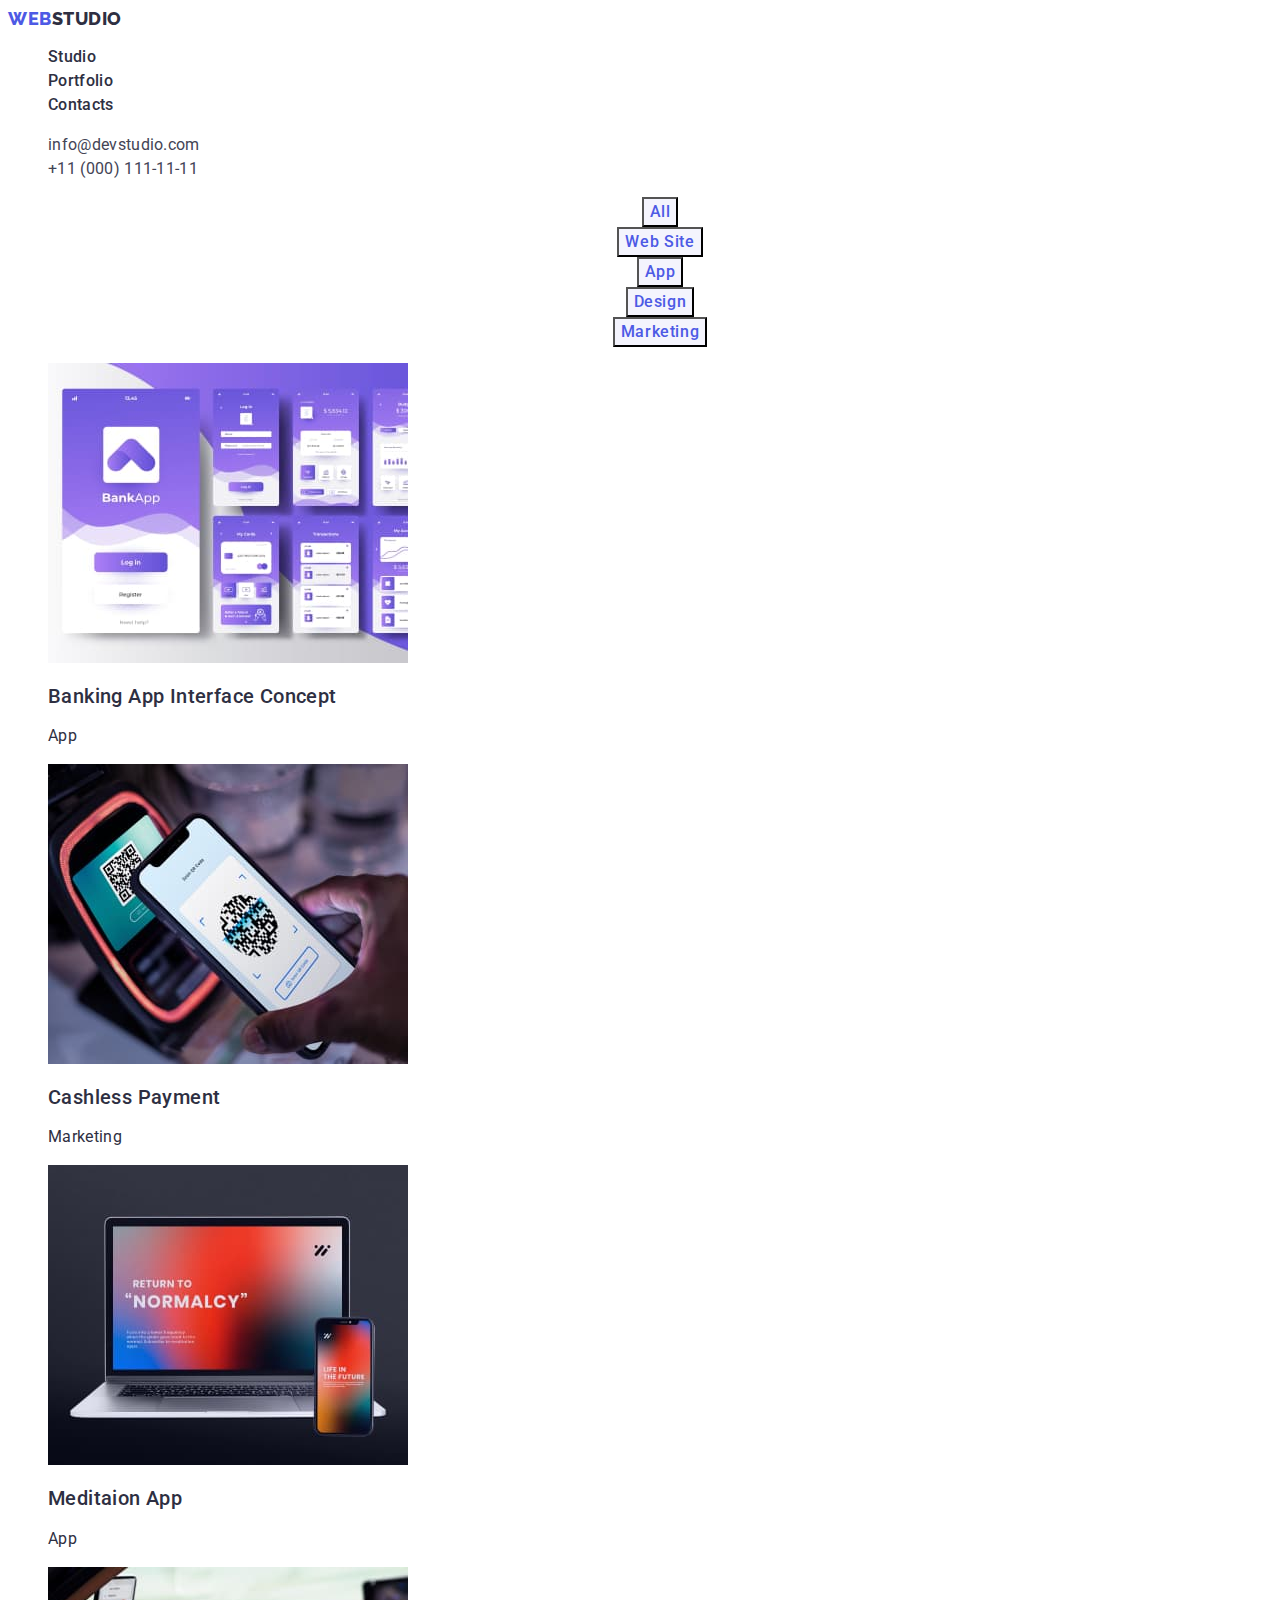
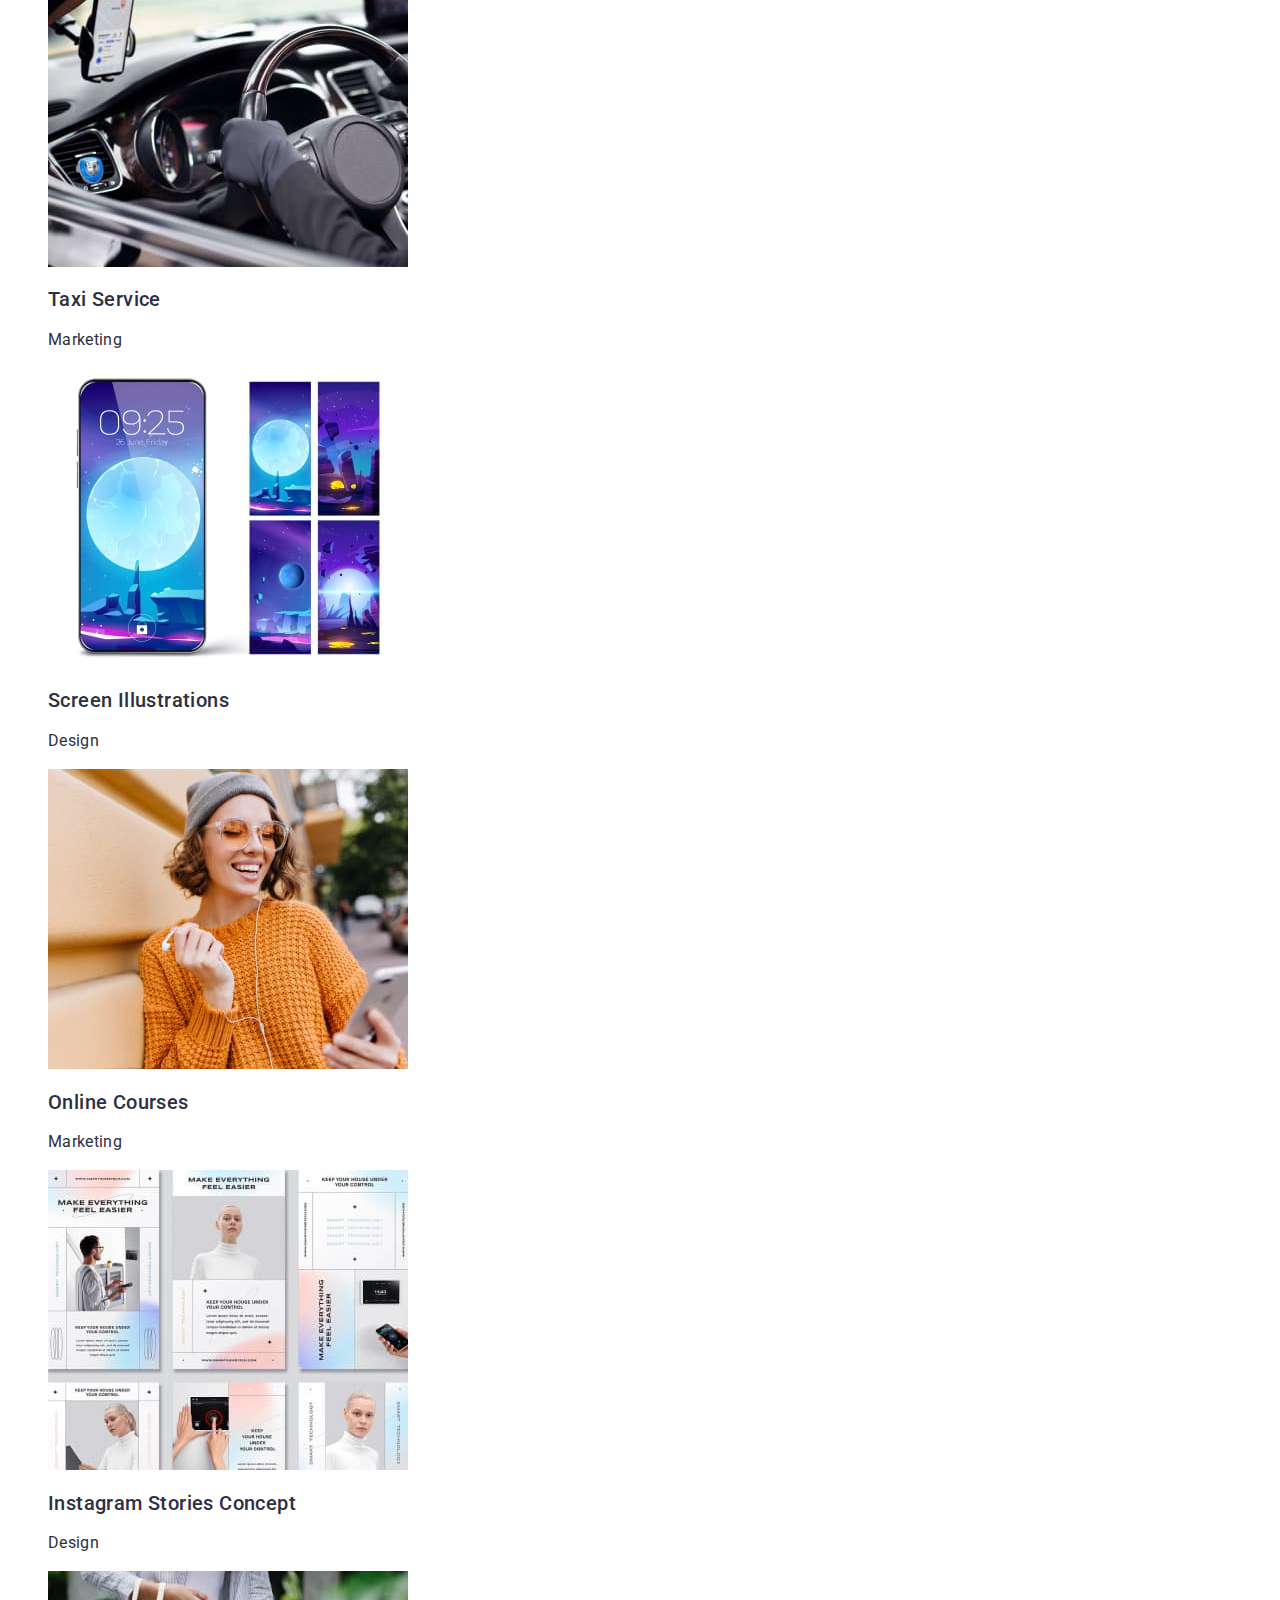
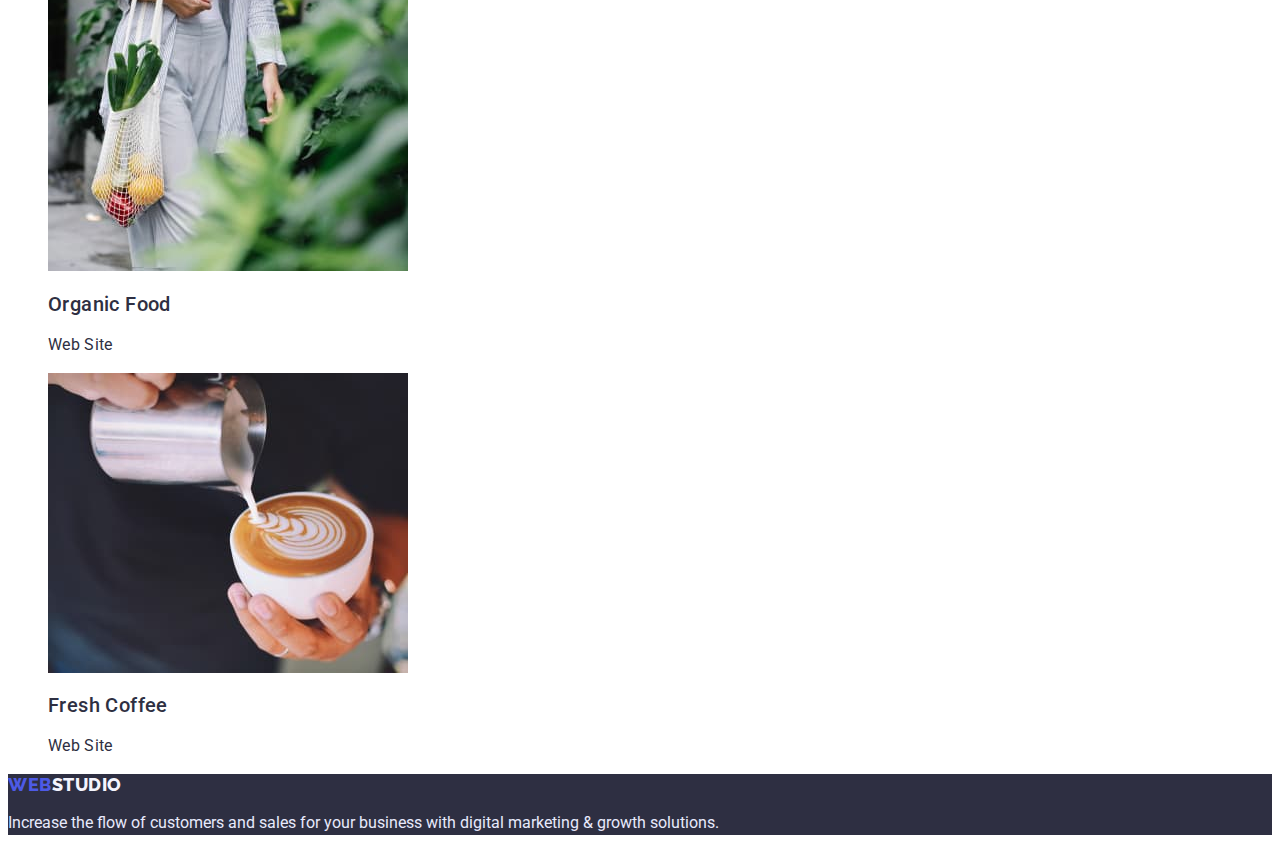
==== portfolio.html @ cabdd3dc "Initial commit" ====
<!DOCTYPE html>
<html lang="en">
  <head>
    <meta charset="UTF-8" />
    <meta http-equiv="X-UA-Compatible" content="IE=edge" />
    <meta name="viewport" content="width=device-width, initial-scale=1.0" />
    <title>Document</title>
    <link rel="preconnect" href="https://fonts.googleapis.com">
    <link rel="preconnect" href="https://fonts.gstatic.com" crossorigin>
    <link href="https://fonts.googleapis.com/css2?family=Raleway:wght@800&family=Roboto:wght@400;500;700&display=swap" rel="stylesheet">
    <link rel="stylesheet" href="./css/styles.css">
  </head>
  <body>
    <!-- Шапка сайту -->
    <header class="header">
      <nav>
        <a href="./index.html" class="logo link">Web<span class="spart-logo">Studio</span></a>

        <ul class="site-nav list link">
          <li class=""><a href="./index.html" class="site-nav-link link">Studio</a></li>
          <li><a href="./portfolio.html" class="site-nav-link link">Portfolio</a></li>
          <li><a href="" class="site-nav-link link">Contacts</a></li>
        </ul>
      </nav>

      <address class="address">
        <ul class="auth-nav list">
          <li><a href="mailto:info@devstudio.com" class="site-nav-link auth-nav-link">info@devstudio.com</a></li>
          <li><a href="tel:+110001111111" class="site-nav-link auth-nav-link">+11 (000) 111-11-11</a></li>
        </ul>
      </address>
    </header>

    
    <main class="main-portfolio">
      <h1 hidden>Our projects</h1>

      <!-- Фільтр -->
      <ul class="filter list">
        <li>
          <button type="button" class="filter-button">All</button>
        </li>
        <li>
          <button type="button" class="filter-button">Web Site</button>
        </li>
        <li>
          <button type="button" class="filter-button">App</button>
        </li>
        <li>
          <button type="button" class="filter-button">Design</button>
        </li>
        <li>
          <button type="button" class="filter-button">Marketing</button>
        </li>
      </ul>

      <!-- Роботи -->

      <ul class="list work-list">
        <li>
          <a href="" class="work-list-example link">
            <img src="./images/work1.jpg" alt="work1" width="360"
              height="300"/>
            <h2 class="title">Banking App Interface Concept</h2>
            <p class="text">App</p>
          </a>
        </li>
        <li>
          <a href="" class="work-list-example link">
            <img src="./images/work2.jpg" alt="work2" width="360"
              height="300"/>
            <h2 class="title">Cashless Payment</h2>
            <p class="text">Marketing</p>
          </a>
        </li>
        <li>
          <a href="" class="work-list-example link">
            <img src="./images/work3.jpg" alt="work3" width="360"
              height="300"/>
            <h2 class="title">Meditaion App</h2>
            <p class="text">App</p>
          </a>
        </li>
        <li>
          <a href="" class="work-list-example link">
            <img src="./images/work4.jpg" alt="work4" width="360"
              height="300"/>
            <h2 class="title">Taxi Service</h2>
            <p class="text">Marketing</p>
          </a>
        </li>
        <li>
          <a href="" class="work-list-example link">
            <img src="./images/work5.jpg" alt="work5" width="360"
              height="300"/>
            <h2 class="title">Screen Illustrations</h2>
            <p class="text">Design</p>
          </a>
        </li>
        <li>
          <a href="" class="work-list-example link">
            <img src="./images/work6.jpg" alt="work6" width="360"
              height="300"/>
            <h2 class="title">Online Courses</h2>
            <p class="text">Marketing</p>
          </a>
        </li>
        <li>
          <a href="" class="work-list-example link">
            <img src="./images/work7.jpg" alt="work7" width="360"
              height="300"/>
            <h2 class="title">Instagram Stories Concept</h2>
            <p class="text">Design</p>
          </a>
        </li>
        <li>
          <a href="" class="work-list-example link">
            <img src="./images/work8.jpg" alt="work8" width="360"
              height="300"/>
            <h2 class="title">Organic Food</h2>
            <p class="text">Web Site</p>
          </a>
        </li>
        <li>
          <a href="" class="work-list-example link">
            <img src="./images/work9.jpg" alt="work9" />
            <h2 class="title">Fresh Coffee</h2>
            <p class="text">Web Site</p>
          </a>
        </li>
      </ul>
    </main>

    <!-- Підвал -->
    <footer class="footer">
       <a href="./index.html" class="logo link">Web<span class="spart-logo logo-footer">Studio</span></a>
      <p class="text-footer">
        Increase the flow of customers and sales for your business with digital
        marketing & growth solutions.
      </p>
    </footer>
  </body>
</html>
---- css/styles.css ----
:root {
  --primary-text-color: #434455;
  --title-text-color: #2e2f42;
  --white-text-color: #ffffff; 
  --main-logo-color: #4d5ae5;
  --active-link-color: #404bbf;
  --second-background-color: #f4f4fd;
  --light-color-text-logo: #e7e9fc;
}

body {
  font-family: "Roboto", sans-serif;
  color: var(--primary-text-color);
  background-color: var(--white-text-color);
}

.list {
  list-style: none;
}

.logo {
  font-family: "Raleway", sans-serif;
  font-weight: 800;
  font-size: 18px;
  line-height: 1.17;
  letter-spacing: 0.03em;
  text-transform: uppercase;
  color: var(--main-logo-color);
  text-decoration: none;
}

.spart-logo {
  color: var(--title-text-color);
}

.site-nav .link {
  font-weight: 500;
  font-size: 16px;
  line-height: 1.5;
  letter-spacing: 0.02em;
  color: var(--title-text-color);
  text-decoration: none;
}

.address {
  font-style: normal;
}

.auth-nav-link {
  font-size: 16px;
  line-height: 1.5;
  letter-spacing: 0.02em;
  color: var(--primary-text-color);
  text-decoration: none;
}

.site-nav-link:hover,
.site-nav-link:focus {
  color: var(--active-link-color);
}

.hero {
  text-align: center;
  background-color: var(--title-text-color);
}

.hero-title {
  font-size: 56px;
  line-height: 1.07;
  letter-spacing: 0.02em;
  color: var(--white-text-color);
}

.hero-button {
  font-family: "Roboto", sans-serif;
  font-weight: 500;
  font-size: 16px;
  line-height: 1.5;
  letter-spacing: 0.04em;
  color: var(--white-text-color);
  background-color: var(--main-logo-color);
  cursor: pointer;
}

.hero-button:hover,
.hero-button:focus {
  background-color: var(--active-link-color);
}

.title {
  font-weight: 500;
  font-size: 20px;
  line-height: 1.2;
  letter-spacing: 0.02em;
  color: var(--title-text-color);
}

.text {
  font-size: 16px;
  line-height: 1.5;
  letter-spacing: 0.02em;
}

.section-title {
  font-size: 36px;
  line-height: 1.11;
  letter-spacing: 0.02em;
  text-align: center;
  text-transform: capitalize;
  color: var(--title-text-color);
}

.team {
  background-color: var(--second-background-color);
}

.footer {
  background-color: var(--title-text-color);
  color: var(--light-color-text-logo);
}

.logo-footer {
  color: var(--second-background-color);
}

.text-footer {
  font-size: 16px;
  line-height: 1.5;
  color: var(--light-color-text-logo);
}

/* Портфоліо */

.filter {
  text-align: center;
  list-style: none;
}

.filter-button {
  font-family: "Roboto", sans-serif;
  font-weight: 500;
  font-size: 16px;
  line-height: 1.5;
  letter-spacing: 0.04em;
  color: var(--main-logo-color);
  background-color: var(--second-background-color);
  text-decoration: none;
  cursor: pointer;
}

.filter-button:hover,
.filter-button:focus {
  color: var(--white-text-color);
  background-color: var(--active-link-color);
}

.work-list-example {
  color: var(--title-text-color);
  text-decoration: none;
  list-style: none;
}
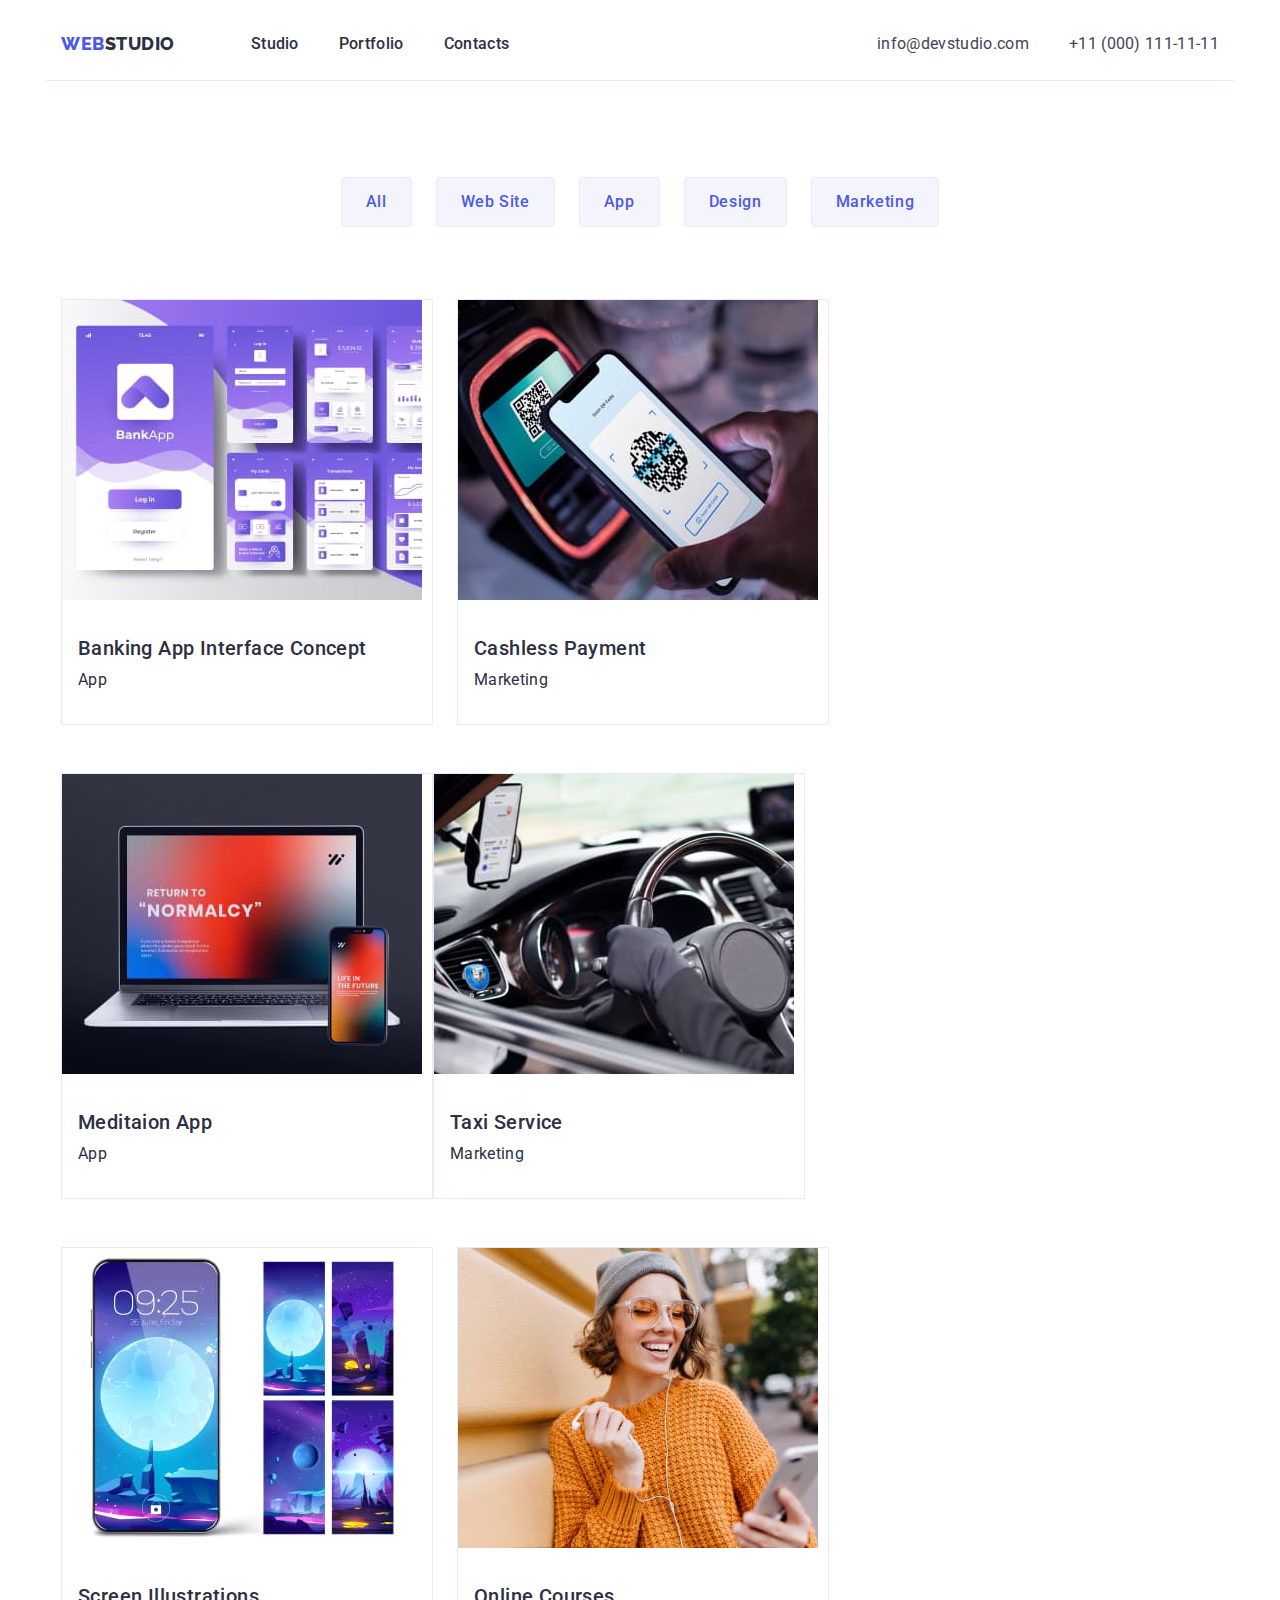
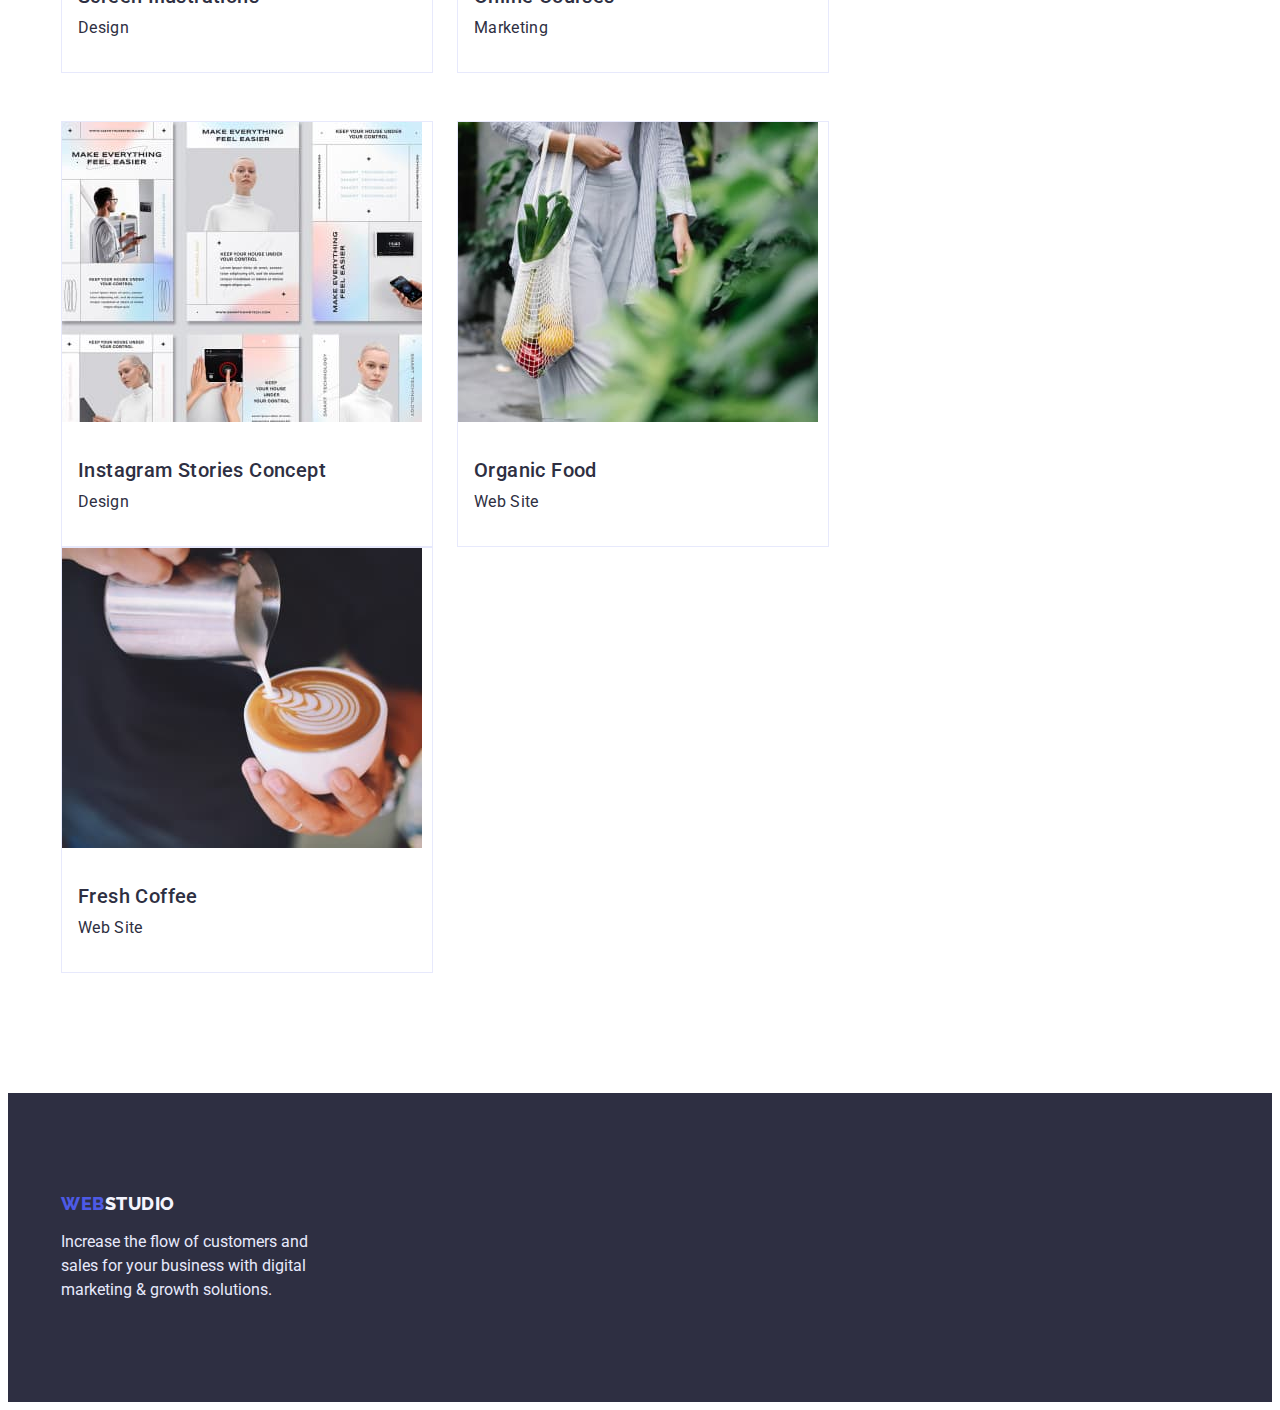
==== commit d6a26a8a: "first changes" ====
--- a/portfolio.html
+++ b/portfolio.html
@@ -8,27 +8,30 @@
     <link rel="preconnect" href="https://fonts.googleapis.com">
     <link rel="preconnect" href="https://fonts.gstatic.com" crossorigin>
     <link href="https://fonts.googleapis.com/css2?family=Raleway:wght@800&family=Roboto:wght@400;500;700&display=swap" rel="stylesheet">
+    <link rel="stylesheet" href="https://cdnjs.cloudflare.com/ajax/libs/modern-normalize/1.1.0/modern-normalize.min.css" integrity="sha512-wpPYUAdjBVSE4KJnH1VR1HeZfpl1ub8YT/NKx4PuQ5NmX2tKuGu6U/JRp5y+Y8XG2tV+wKQpNHVUX03MfMFn9Q==" crossorigin="anonymous" referrerpolicy="no-referrer" />
     <link rel="stylesheet" href="./css/styles.css">
   </head>
   <body>
     <!-- Шапка сайту -->
     <header class="header">
-      <nav>
-        <a href="./index.html" class="logo link">Web<span class="spart-logo">Studio</span></a>
-
-        <ul class="site-nav list link">
-          <li class=""><a href="./index.html" class="site-nav-link link">Studio</a></li>
-          <li><a href="./portfolio.html" class="site-nav-link link">Portfolio</a></li>
-          <li><a href="" class="site-nav-link link">Contacts</a></li>
-        </ul>
-      </nav>
-
-      <address class="address">
-        <ul class="auth-nav list">
-          <li><a href="mailto:info@devstudio.com" class="site-nav-link auth-nav-link">info@devstudio.com</a></li>
-          <li><a href="tel:+110001111111" class="site-nav-link auth-nav-link">+11 (000) 111-11-11</a></li>
-        </ul>
-      </address>
+      <div class="container-header container">
+        <nav class="main-nav">
+          <a href="./index.html" class="logo link">Web<span class="spart-logo">Studio</span></a>
+  
+          <ul class="site-nav list link">
+            <li class="item"><a href="./index.html" class="link">Studio</a></li>
+            <li class="item"><a href="./portfolio.html" class="link">Portfolio</a></li>
+            <li class="item"><a href="" class="link">Contacts</a></li>
+          </ul>
+        </nav>
+  
+        <address class="address">
+          <ul class="auth-nav list">
+            <li class="item"><a href="mailto:info@devstudio.com" class="auth-nav-link link">info@devstudio.com</a></li>
+            <li class="item"><a href="tel:+110001111111" class="auth-nav-link link">+11 (000) 111-11-11</a></li>
+          </ul>
+        </address>
+      </div>
     </header>
 
     
@@ -37,95 +40,114 @@
 
       <!-- Фільтр -->
       <ul class="filter list">
-        <li>
+        <li class="item">
           <button type="button" class="filter-button">All</button>
         </li>
-        <li>
+        <li class="item">
           <button type="button" class="filter-button">Web Site</button>
         </li>
-        <li>
+        <li class="item">
           <button type="button" class="filter-button">App</button>
         </li>
-        <li>
+        <li class="item">
           <button type="button" class="filter-button">Design</button>
         </li>
-        <li>
+        <li class="item">
           <button type="button" class="filter-button">Marketing</button>
         </li>
       </ul>
 
       <!-- Роботи -->
 
-      <ul class="list work-list">
-        <li>
+      <ul class="container work-list list">
+        <li class="item">
           <a href="" class="work-list-example link">
             <img src="./images/work1.jpg" alt="work1" width="360"
-              height="300"/>
-            <h2 class="title">Banking App Interface Concept</h2>
-            <p class="text">App</p>
+              height="300" class="work-example-foto"/>
+            <div class="work-text">
+              <h2 class="title">Banking App Interface Concept</h2>
+              <p class="text">App</p>
+            </div>
           </a>
         </li>
-        <li>
+        <li class="item">
           <a href="" class="work-list-example link">
             <img src="./images/work2.jpg" alt="work2" width="360"
-              height="300"/>
-            <h2 class="title">Cashless Payment</h2>
-            <p class="text">Marketing</p>
+              height="300" class="work-example-foto"/>
+            <div class="work-text">
+              <h2 class="title">Cashless Payment</h2>
+              <p class="text">Marketing</p>
+            </div>
           </a>
         </li>
-        <li>
+        <li class="item">
           <a href="" class="work-list-example link">
             <img src="./images/work3.jpg" alt="work3" width="360"
-              height="300"/>
-            <h2 class="title">Meditaion App</h2>
-            <p class="text">App</p>
+              height="300" class="work-example-foto"/>
+            <div class="work-text">
+              <h2 class="title">Meditaion App</h2>
+              <p class="text">App</p>
+            </div>
           </a>
         </li>
-        <li>
+        <li class="item">
           <a href="" class="work-list-example link">
             <img src="./images/work4.jpg" alt="work4" width="360"
-              height="300"/>
-            <h2 class="title">Taxi Service</h2>
-            <p class="text">Marketing</p>
+              height="300" class="work-example-foto"/>
+            <div class="work-text">
+              <h2 class="title">Taxi Service</h2>
+              <p class="text">Marketing</p>
+            </div>
           </a>
         </li>
-        <li>
+        <li class="item">
           <a href="" class="work-list-example link">
             <img src="./images/work5.jpg" alt="work5" width="360"
-              height="300"/>
-            <h2 class="title">Screen Illustrations</h2>
-            <p class="text">Design</p>
+              height="300" class="work-example-foto"/>
+            <div class="work-text">
+              <h2 class="title">Screen Illustrations</h2>
+              <p class="text">Design</p>
+            </div>
           </a>
         </li>
-        <li>
+        <li class="item">
           <a href="" class="work-list-example link">
             <img src="./images/work6.jpg" alt="work6" width="360"
-              height="300"/>
-            <h2 class="title">Online Courses</h2>
-            <p class="text">Marketing</p>
+              height="300" class="work-example-foto"/>
+            <div class="work-text">
+              <h2 class="title">Online Courses</h2>
+              <p class="text">Marketing</p>
+            </div>
           </a>
         </li>
-        <li>
+        <li class="item">
           <a href="" class="work-list-example link">
             <img src="./images/work7.jpg" alt="work7" width="360"
-              height="300"/>
-            <h2 class="title">Instagram Stories Concept</h2>
-            <p class="text">Design</p>
+              height="300" class="work-example-foto"/>
+            <div class="work-text">
+              <h2 class="title">Instagram Stories Concept</h2>
+              <p class="text">Design</p>
+            </div>
           </a>
         </li>
-        <li>
+        <li class="item">
           <a href="" class="work-list-example link">
             <img src="./images/work8.jpg" alt="work8" width="360"
-              height="300"/>
-            <h2 class="title">Organic Food</h2>
-            <p class="text">Web Site</p>
+              height="300" class="work-example-foto"/>
+            <div class="work-text">
+              <h2 class="title">Organic Food</h2>
+              <p class="text">Web Site</p>
+            </div>
           </a>
         </li>
-        <li>
+        <li class="item">
           <a href="" class="work-list-example link">
-            <img src="./images/work9.jpg" alt="work9" />
-            <h2 class="title">Fresh Coffee</h2>
-            <p class="text">Web Site</p>
+            <img src="./images/work9.jpg" alt="work9" width="360"
+              height="300" class="work-example-foto"/>
+            <div class="work-text">
+              <h2 class="title">Fresh Coffee</h2>
+              <p class="text">Web Site</p>
+            </div>
           </a>
         </li>
       </ul>
@@ -133,11 +155,15 @@
 
     <!-- Підвал -->
     <footer class="footer">
-       <a href="./index.html" class="logo link">Web<span class="spart-logo logo-footer">Studio</span></a>
-      <p class="text-footer">
-        Increase the flow of customers and sales for your business with digital
-        marketing & growth solutions.
-      </p>
+       <div class="container">
+        <div class="container-footer">
+           <a href="./index.html" class="logo link">Web<span class="spart-logo logo-footer">Studio</span></a>
+          <p class="text-footer">
+            Increase the flow of customers and sales for your business with digital
+            marketing & growth solutions.
+          </p>
+        </div >
+       </div>
     </footer>
   </body>
 </html>--- a/css/styles.css
+++ b/css/styles.css
@@ -14,8 +14,34 @@
   background-color: var(--white-text-color);
 }
 
+h1, h2, h3, p, ul {
+  padding: 0;
+  margin: 0;
+}
+
+.container {
+  margin-left: auto;
+  margin-right: auto;
+  width: 1158px;
+  padding-left: 15px;
+  padding-right: 15px;
+  /* outline: 1px solid tomato;
+  background-color: greenyellow; */
+}
+
 .list {
   list-style: none;
+}
+
+.container-header {
+  display: flex;
+  align-items: center;
+  border-bottom: 1px solid var(--light-color-text-logo);
+}
+
+.main-nav {
+  display: flex;
+  align-items: center;
 }
 
 .logo {
@@ -33,7 +59,20 @@
   color: var(--title-text-color);
 }
 
+.site-nav {
+  display: flex;
+  margin-left: 76px;
+}
+
+.site-nav .item:not(:last-child) {
+  margin-right: 40px;
+}
+
 .site-nav .link {
+  display: block;
+  padding-top: 24px;
+  padding-bottom: 24px;
+
   font-weight: 500;
   font-size: 16px;
   line-height: 1.5;
@@ -43,28 +82,44 @@
 }
 
 .address {
+  margin-left: auto;
+}
+
+.auth-nav {
+  display: flex;
+}
+
+.auth-nav .item + .item {
+  margin-left: 40px;
+}
+
+.auth-nav-link {
+  font-size: 16px;
+  line-height: 1.5;
+  letter-spacing: 0.02em;
+  color: var(--primary-text-color);
+  text-decoration: none;
   font-style: normal;
 }
 
-.auth-nav-link {
-  font-size: 16px;
-  line-height: 1.5;
-  letter-spacing: 0.02em;
-  color: var(--primary-text-color);
-  text-decoration: none;
-}
-
-.site-nav-link:hover,
-.site-nav-link:focus {
+.site-nav .link:hover,
+.site-nav .link:focus {
   color: var(--active-link-color);
 }
 
 .hero {
+margin-bottom: 120px;
+
   text-align: center;
   background-color: var(--title-text-color);
 }
 
 .hero-title {
+  max-width: 496px;
+  margin-left: auto;
+  margin-right: auto;
+  margin-bottom: 48px;
+
   font-size: 56px;
   line-height: 1.07;
   letter-spacing: 0.02em;
@@ -72,6 +127,12 @@
 }
 
 .hero-button {
+  display: inline-block;
+  border: 1px solid transparent;
+  border-radius: 4px;
+  padding: 16px 32px;
+  min-width: 169px;
+
   font-family: "Roboto", sans-serif;
   font-weight: 500;
   font-size: 16px;
@@ -87,7 +148,27 @@
   background-color: var(--active-link-color);
 }
 
+.benefits {
+margin-bottom: 120px;
+}
+
+.benefits-list {
+  display: flex;
+}
+
+.benefits-list .item {
+  width: calc((100% - 72px) / 4);
+  margin-right: 24px;
+}
+
+.benefits-list .item:last-child {
+  margin-right: 0;
+}
+
+
 .title {
+  margin-bottom: 8px;
+
   font-weight: 500;
   font-size: 20px;
   line-height: 1.2;
@@ -101,7 +182,8 @@
   letter-spacing: 0.02em;
 }
 
-.section-title {
+.section-title,
+.section-title-team {
   font-size: 36px;
   line-height: 1.11;
   letter-spacing: 0.02em;
@@ -110,15 +192,67 @@
   color: var(--title-text-color);
 }
 
+.section-title.examples-work {
+  margin-bottom: 72px;
+}
+
+.container-examples {
+  display: flex;
+}
+
+.container-examples .item {
+  width: calc((100% - 48px) / 3);
+  margin-right: 24px;
+}
+
+.container-examples .item:last-child {
+  margin-right: 0;
+}
+
+.examples {
+  margin-bottom: 120px;
+}
+
+.section-title-team {
+  margin-bottom: 72px;
+}
+
+.container-team {
+  display: flex;
+}
+
+.container-team .item {
+  width: calc((100% - 72px) / 4);
+  margin-right: 24px;
+}
+
+.container-team .item:last-child {
+  margin-right: 0;
+}
+
 .team {
+  padding-top: 120px;
+  padding-bottom: 120px;
+
   background-color: var(--second-background-color);
 }
 
+.foto {
+  margin-bottom: 32px;
+}
+
 .footer {
+  padding-top: 100px;
+  padding-bottom: 100px;
+  
   background-color: var(--title-text-color);
   color: var(--light-color-text-logo);
 }
 
+.container-footer {
+  max-width: 264px;
+}
+
 .logo-footer {
   color: var(--second-background-color);
 }
@@ -127,16 +261,26 @@
   font-size: 16px;
   line-height: 1.5;
   color: var(--light-color-text-logo);
+  margin-top: 16px;
 }
 
 /* Портфоліо */
 
 .filter {
-  text-align: center;
+  display: flex;
+  justify-content: center;
+  margin-top: 96px;
+  margin-bottom: 72px;
+
   list-style: none;
 }
 
 .filter-button {
+  display: inline-block;
+  border: 1px solid var(--light-color-text-logo);
+  border-radius: 4px;
+  padding: 12px 24px;
+
   font-family: "Roboto", sans-serif;
   font-weight: 500;
   font-size: 16px;
@@ -148,8 +292,14 @@
   cursor: pointer;
 }
 
+.filter .item:not(:last-child) {
+  margin-right: 24px;
+}
+
 .filter-button:hover,
 .filter-button:focus {
+  border: 1px solid transparent;
+
   color: var(--white-text-color);
   background-color: var(--active-link-color);
 }
@@ -158,4 +308,32 @@
   color: var(--title-text-color);
   text-decoration: none;
   list-style: none;
+}
+
+.work-text {
+  padding-left: 16px;
+  padding-top: 32px;
+  padding-bottom: 32px;
+}
+
+.work-list {
+  display: flex;
+  flex-wrap: wrap;
+  margin-bottom: 120px;
+}
+
+.work-list .item {
+  width: calc((100% - 48px) / 3);
+  margin-right: 24px;
+  margin-bottom: 48px;
+
+  border: 1px solid var(--light-color-text-logo);
+}
+
+.work-list .item:nth-child(3n) {
+  margin-right: 0;
+}
+
+.work-list .item:nth-last-child(-n + 3) {
+  margin-bottom: 0;
 }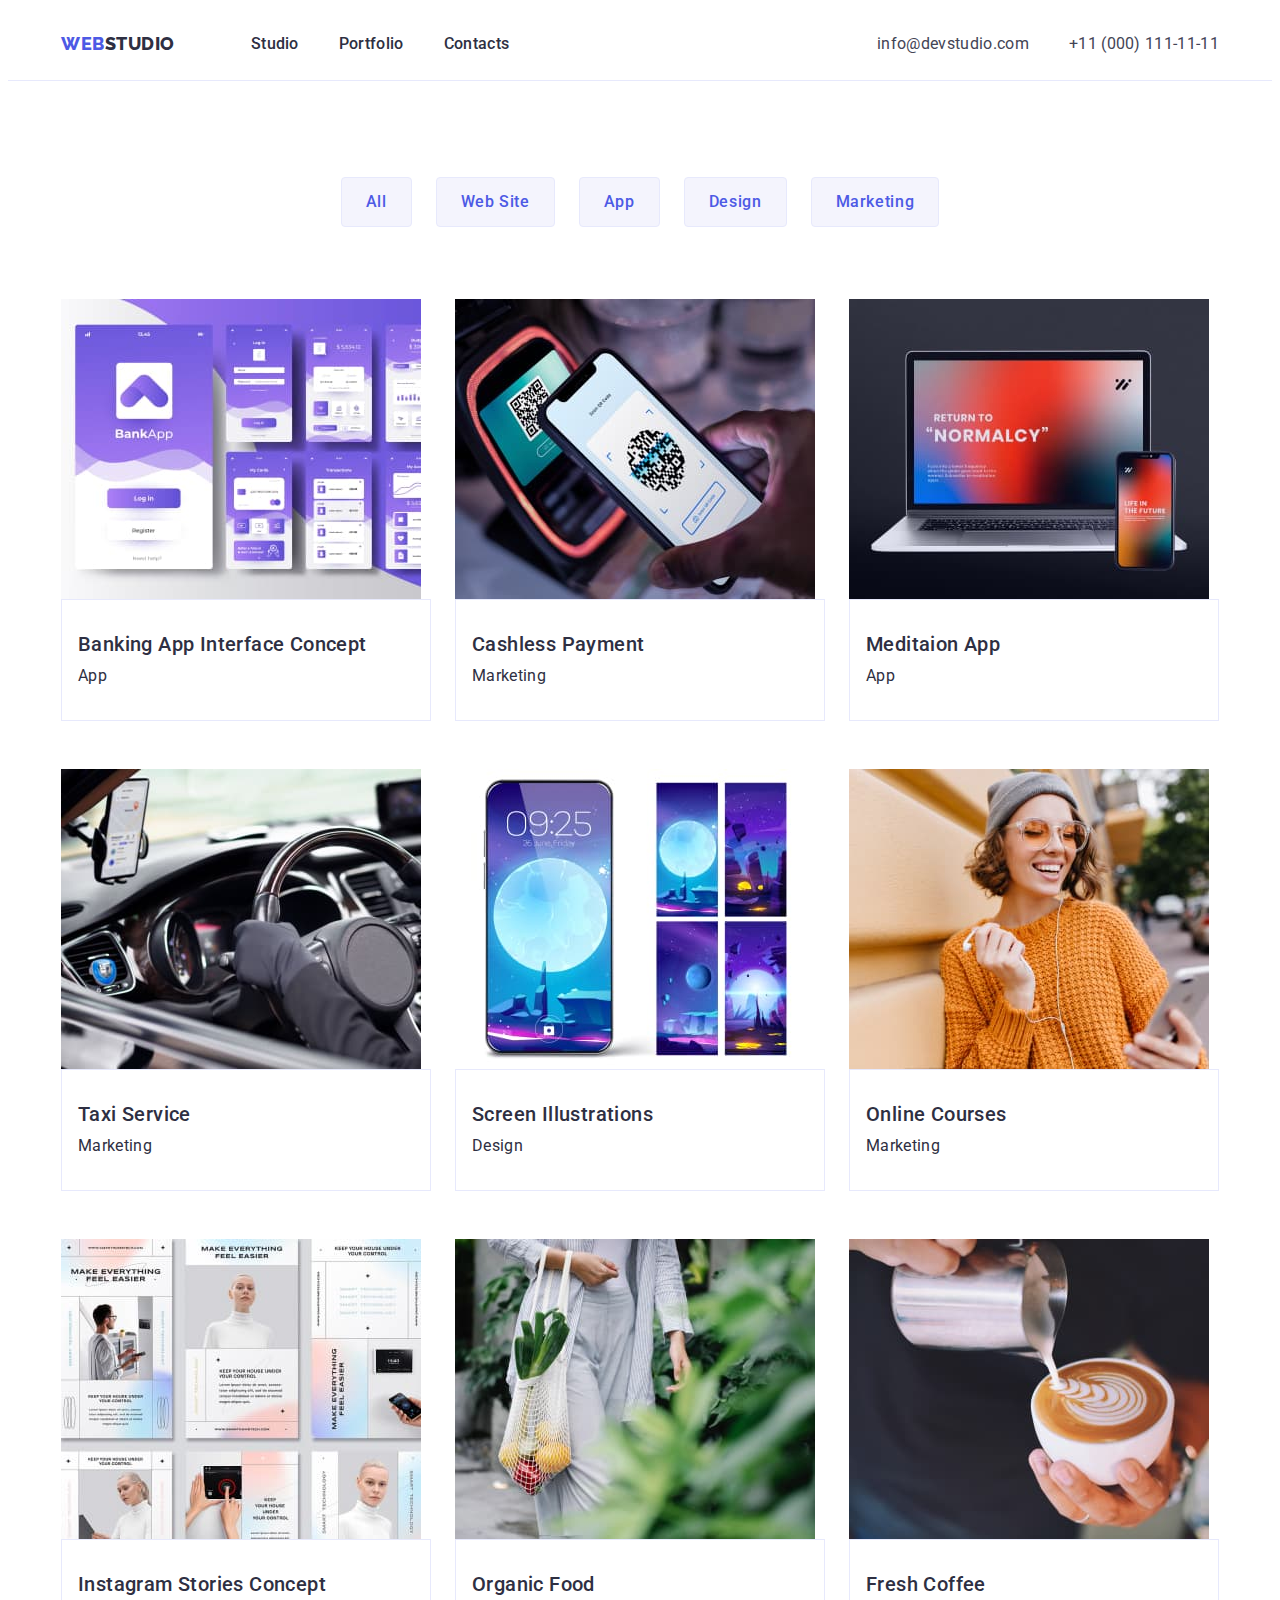
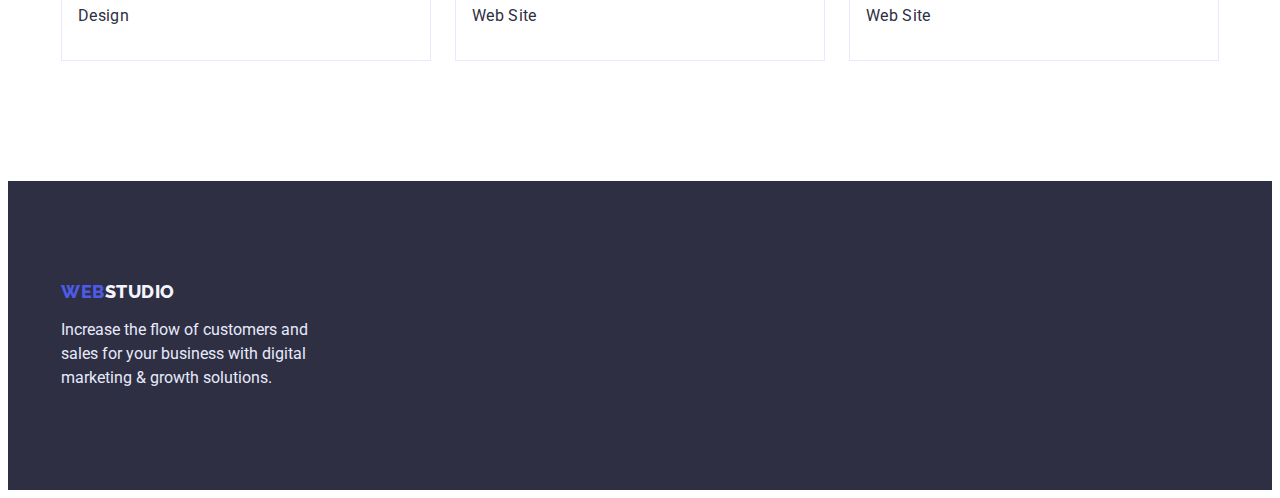
==== commit 206eabd3: "correction" ====
--- a/portfolio.html
+++ b/portfolio.html
@@ -35,122 +35,126 @@
     </header>
 
     
-    <main class="main-portfolio">
-      <h1 hidden>Our projects</h1>
-
-      <!-- Фільтр -->
-      <ul class="filter list">
-        <li class="item">
-          <button type="button" class="filter-button">All</button>
-        </li>
-        <li class="item">
-          <button type="button" class="filter-button">Web Site</button>
-        </li>
-        <li class="item">
-          <button type="button" class="filter-button">App</button>
-        </li>
-        <li class="item">
-          <button type="button" class="filter-button">Design</button>
-        </li>
-        <li class="item">
-          <button type="button" class="filter-button">Marketing</button>
-        </li>
-      </ul>
-
-      <!-- Роботи -->
-
-      <ul class="container work-list list">
-        <li class="item">
-          <a href="" class="work-list-example link">
-            <img src="./images/work1.jpg" alt="work1" width="360"
-              height="300" class="work-example-foto"/>
-            <div class="work-text">
-              <h2 class="title">Banking App Interface Concept</h2>
-              <p class="text">App</p>
-            </div>
-          </a>
-        </li>
-        <li class="item">
-          <a href="" class="work-list-example link">
-            <img src="./images/work2.jpg" alt="work2" width="360"
-              height="300" class="work-example-foto"/>
-            <div class="work-text">
-              <h2 class="title">Cashless Payment</h2>
-              <p class="text">Marketing</p>
-            </div>
-          </a>
-        </li>
-        <li class="item">
-          <a href="" class="work-list-example link">
-            <img src="./images/work3.jpg" alt="work3" width="360"
-              height="300" class="work-example-foto"/>
-            <div class="work-text">
-              <h2 class="title">Meditaion App</h2>
-              <p class="text">App</p>
-            </div>
-          </a>
-        </li>
-        <li class="item">
-          <a href="" class="work-list-example link">
-            <img src="./images/work4.jpg" alt="work4" width="360"
-              height="300" class="work-example-foto"/>
-            <div class="work-text">
-              <h2 class="title">Taxi Service</h2>
-              <p class="text">Marketing</p>
-            </div>
-          </a>
-        </li>
-        <li class="item">
-          <a href="" class="work-list-example link">
-            <img src="./images/work5.jpg" alt="work5" width="360"
-              height="300" class="work-example-foto"/>
-            <div class="work-text">
-              <h2 class="title">Screen Illustrations</h2>
-              <p class="text">Design</p>
-            </div>
-          </a>
-        </li>
-        <li class="item">
-          <a href="" class="work-list-example link">
-            <img src="./images/work6.jpg" alt="work6" width="360"
-              height="300" class="work-example-foto"/>
-            <div class="work-text">
-              <h2 class="title">Online Courses</h2>
-              <p class="text">Marketing</p>
-            </div>
-          </a>
-        </li>
-        <li class="item">
-          <a href="" class="work-list-example link">
-            <img src="./images/work7.jpg" alt="work7" width="360"
-              height="300" class="work-example-foto"/>
-            <div class="work-text">
-              <h2 class="title">Instagram Stories Concept</h2>
-              <p class="text">Design</p>
-            </div>
-          </a>
-        </li>
-        <li class="item">
-          <a href="" class="work-list-example link">
-            <img src="./images/work8.jpg" alt="work8" width="360"
-              height="300" class="work-example-foto"/>
-            <div class="work-text">
-              <h2 class="title">Organic Food</h2>
-              <p class="text">Web Site</p>
-            </div>
-          </a>
-        </li>
-        <li class="item">
-          <a href="" class="work-list-example link">
-            <img src="./images/work9.jpg" alt="work9" width="360"
-              height="300" class="work-example-foto"/>
-            <div class="work-text">
-              <h2 class="title">Fresh Coffee</h2>
-              <p class="text">Web Site</p>
-            </div>
-          </a>
-        </li>
-      </ul>
+    <main>
+    <section class="main-portfolio"> 
+        <div class="container">
+          <h1 hidden>Our projects</h1>
+    
+          <!-- Фільтр -->
+          <ul class="filter list">
+            <li class="item">
+              <button type="button" class="filter-button">All</button>
+            </li>
+            <li class="item">
+              <button type="button" class="filter-button">Web Site</button>
+            </li>
+            <li class="item">
+              <button type="button" class="filter-button">App</button>
+            </li>
+            <li class="item">
+              <button type="button" class="filter-button">Design</button>
+            </li>
+            <li class="item">
+              <button type="button" class="filter-button">Marketing</button>
+            </li>
+          </ul>
+    
+          <!-- Роботи -->
+    
+          <ul class="work-list list">
+            <li class="item">
+              <a href="" class="work-list-example link">
+                <img src="./images/work1.jpg" alt="work1" width="360"
+                  height="300" class="work-example-foto img"/>
+                <div class="work-text">
+                  <h2 class="title">Banking App Interface Concept</h2>
+                  <p class="text">App</p>
+                </div>
+              </a>
+            </li>
+            <li class="item">
+              <a href="" class="work-list-example link">
+                <img src="./images/work2.jpg" alt="work2" width="360"
+                  height="300" class="work-example-foto img"/>
+                <div class="work-text">
+                  <h2 class="title">Cashless Payment</h2>
+                  <p class="text">Marketing</p>
+                </div>
+              </a>
+            </li>
+            <li class="item">
+              <a href="" class="work-list-example link">
+                <img src="./images/work3.jpg" alt="work3" width="360"
+                  height="300" class="work-example-foto img"/>
+                <div class="work-text">
+                  <h2 class="title">Meditaion App</h2>
+                  <p class="text">App</p>
+                </div>
+              </a>
+            </li>
+            <li class="item">
+              <a href="" class="work-list-example link">
+                <img src="./images/work4.jpg" alt="work4" width="360"
+                  height="300" class="work-example-foto img"/>
+                <div class="work-text">
+                  <h2 class="title">Taxi Service</h2>
+                  <p class="text">Marketing</p>
+                </div>
+              </a>
+            </li>
+            <li class="item">
+              <a href="" class="work-list-example link">
+                <img src="./images/work5.jpg" alt="work5" width="360"
+                  height="300" class="work-example-foto img"/>
+                <div class="work-text">
+                  <h2 class="title">Screen Illustrations</h2>
+                  <p class="text">Design</p>
+                </div>
+              </a>
+            </li>
+            <li class="item">
+              <a href="" class="work-list-example link">
+                <img src="./images/work6.jpg" alt="work6" width="360"
+                  height="300" class="work-example-foto img"/>
+                <div class="work-text">
+                  <h2 class="title">Online Courses</h2>
+                  <p class="text">Marketing</p>
+                </div>
+              </a>
+            </li>
+            <li class="item">
+              <a href="" class="work-list-example link">
+                <img src="./images/work7.jpg" alt="work7" width="360"
+                  height="300" class="work-example-foto img"/>
+                <div class="work-text">
+                  <h2 class="title">Instagram Stories Concept</h2>
+                  <p class="text">Design</p>
+                </div>
+              </a>
+            </li>
+            <li class="item">
+              <a href="" class="work-list-example link">
+                <img src="./images/work8.jpg" alt="work8" width="360"
+                  height="300" class="work-example-foto img"/>
+                <div class="work-text">
+                  <h2 class="title">Organic Food</h2>
+                  <p class="text">Web Site</p>
+                </div>
+              </a>
+            </li>
+            <li class="item">
+              <a href="" class="work-list-example link">
+                <img src="./images/work9.jpg" alt="work9" width="360"
+                  height="300" class="work-example-foto img"/>
+                <div class="work-text">
+                  <h2 class="title">Fresh Coffee</h2>
+                  <p class="text">Web Site</p>
+                </div>
+              </a>
+            </li>
+          </ul>
+        </div>
+    </section>
     </main>
 
     <!-- Підвал -->
--- a/css/styles.css
+++ b/css/styles.css
@@ -19,6 +19,12 @@
   margin: 0;
 }
 
+.img {
+  display: block;
+  max-width: 100%;
+  height: auto;
+}
+
 .container {
   margin-left: auto;
   margin-right: auto;
@@ -29,6 +35,10 @@
   background-color: greenyellow; */
 }
 
+.header {
+   border-bottom: 1px solid var(--light-color-text-logo);
+}
+
 .list {
   list-style: none;
 }
@@ -36,7 +46,6 @@
 .container-header {
   display: flex;
   align-items: center;
-  border-bottom: 1px solid var(--light-color-text-logo);
 }
 
 .main-nav {
@@ -108,7 +117,8 @@
 }
 
 .hero {
-margin-bottom: 120px;
+  padding-top: 188px;
+  padding-bottom: 188px;
 
   text-align: center;
   background-color: var(--title-text-color);
@@ -149,7 +159,8 @@
 }
 
 .benefits {
-margin-bottom: 120px;
+  padding-top: 120px;
+  padding-bottom: 120px;
 }
 
 .benefits-list {
@@ -210,7 +221,7 @@
 }
 
 .examples {
-  margin-bottom: 120px;
+  padding-bottom: 120px;
 }
 
 .section-title-team {
@@ -219,6 +230,7 @@
 
 .container-team {
   display: flex;
+
 }
 
 .container-team .item {
@@ -235,10 +247,15 @@
   padding-bottom: 120px;
 
   background-color: var(--second-background-color);
-}
-
-.foto {
-  margin-bottom: 32px;
+  border-radius: 0px 0px 4px 4px;
+}
+
+.team-text {
+ padding-top: 32px;
+ padding-bottom: 32px;
+
+ background-color: var(--white-text-color);
+ text-align: center;
 }
 
 .footer {
@@ -266,11 +283,15 @@
 
 /* Портфоліо */
 
+.main-portfolio {
+  padding-top: 96px;
+  padding-bottom: 120px;
+}
+
 .filter {
   display: flex;
   justify-content: center;
-  margin-top: 96px;
-  margin-bottom: 72px;
+  padding-bottom: 72px;
 
   list-style: none;
 }
@@ -314,20 +335,19 @@
   padding-left: 16px;
   padding-top: 32px;
   padding-bottom: 32px;
+
+  border: 1px solid var(--light-color-text-logo);
 }
 
 .work-list {
   display: flex;
   flex-wrap: wrap;
-  margin-bottom: 120px;
 }
 
 .work-list .item {
   width: calc((100% - 48px) / 3);
   margin-right: 24px;
   margin-bottom: 48px;
-
-  border: 1px solid var(--light-color-text-logo);
 }
 
 .work-list .item:nth-child(3n) {
